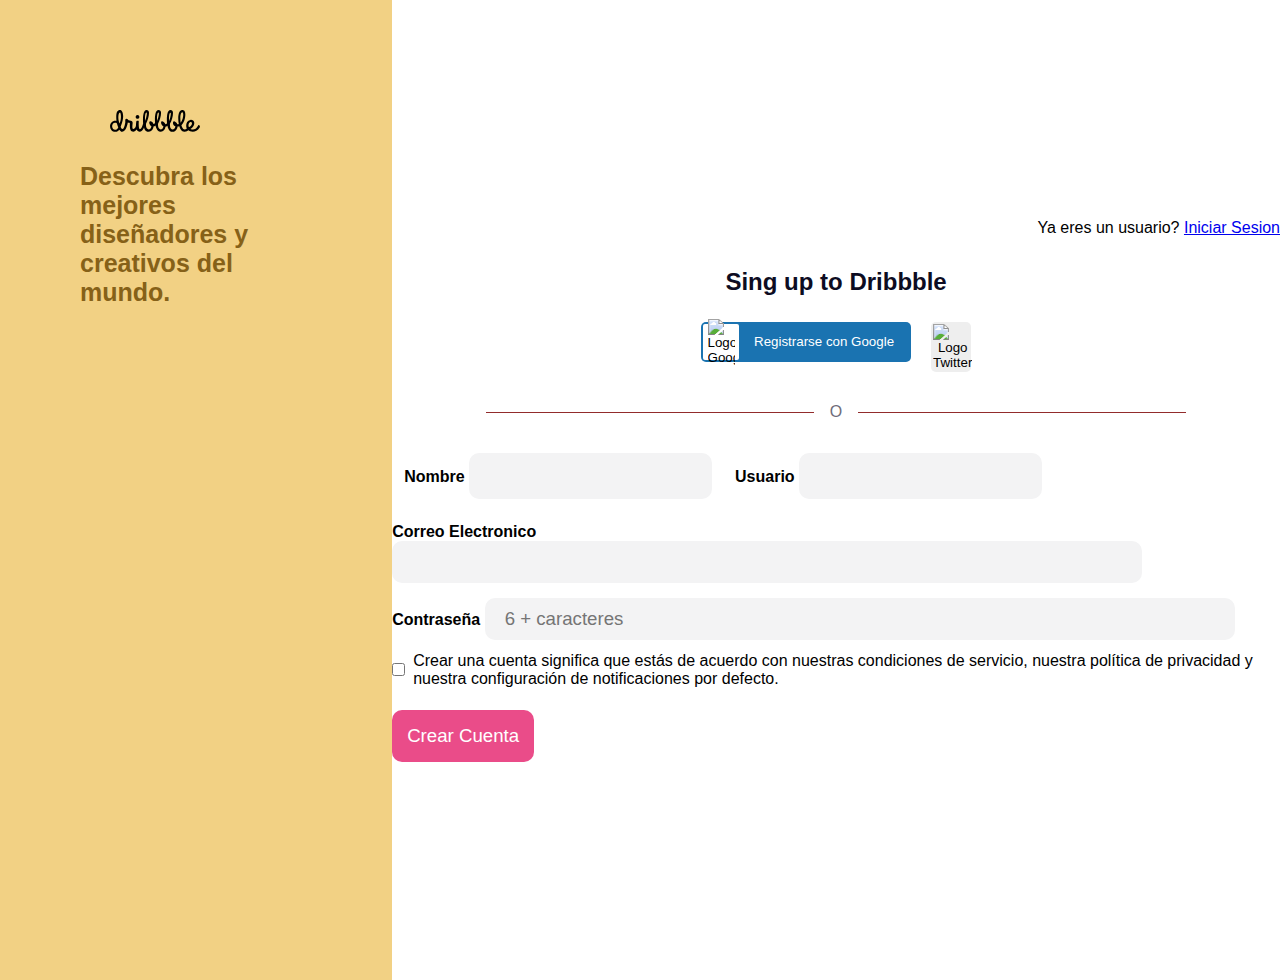
==== Ejercicio07/index.html @ 438ea603 "Add: ejercicio 07" ====
<!DOCTYPE html>
<html lang="es">

<head>
    <meta charset="UTF-8">
    <meta http-equiv="X-UA-Compatible" content="IE=edge">
    <meta name="viewport" content="width=device-width, initial-scale=1.0">
    <title>Replica - Formulario</title>
    <link rel="stylesheet" href="style.css">
</head>
<body>
    <div id="main-container">
        <section class="side-bar">
            <header>
            <img class="logo-db" src="img/dribbble-logo.svg" alt="Dribbble" />
            <h1>Descubra los mejores diseñadores y creativos del mundo.</h1>
        </header>
        <div class="bg"></div>
        </section>
        <section class="container">
            <nav class="login">
                <p class="auto-link">Ya eres un usuario?
                    <a href="#" class="link">Iniciar Sesion</a>
                </p>
            </nav>
            <main>
                <div class="content">
            <h2 class="titulo">Sing up to Dribbble</h2>
            <div class="buttons">
                <button class="btn-google">
                    <picture>
                        <img src="https://upload.wikimedia.org/wikipedia/commons/thumb/5/53/Google_%22G%22_Logo.svg/2048px-Google_%22G%22_Logo.svg.png" alt="Logo Google" srcset="">
                    </picture>
                    <span>Registrarse con Google</span>
                </button>
                <button class="btn-twitter">
                    <picture>
                        <img src="https://seeklogo.com/images/T/twitter-logo-A84FE9258E-seeklogo.com.png" alt="Logo Twitter" srcset="">
                    </picture>
                </button>
            </div>
                <hr class="separator">
            <form action="" method="">
                <div class="section-inputs-group">
                    <label for="name">
                        <span>Nombre</span>
                    <input id="name" name="name" type="text" />
                </label>
                    <label for="username">
                        <span>Usuario</span>
                    <input id="username" name="username" type="text" />
                </label>
            </div>
            <div class="section-inputs">
                    <label for="email">
                        <span>Correo Electronico</span>
                    <input id="email" name="email" type="text" />
                </label>
                    <label for="password">
                        <span>Contraseña</span>
                    <input id="password" name="password" type="password" placeholder="6 + caracteres"/>
                </label>
            </div>
                <label for="checkbox" class="checkbox-label">
                <input type="checkbox" id="checkbox" />
                <span>Crear una cuenta significa que estás de acuerdo con nuestras condiciones de servicio, nuestra política
                    de privacidad y nuestra configuración de notificaciones por defecto.</span>
                </label>
                    <button type="submit" class="submit-btn">Crear Cuenta</button>
            </form>
            </div>
        </main>
        </section>
    </div>
</body>
</html>
---- Ejercicio07/style.css ----
*{
    margin: 0;
    padding: 0;
    font-family: "Helvetica Neue", Helvetica, Arial, sans-serif;
}

div{
    display: flex;
}

/*Aqui empiezar los estilos del main-container*/

.side-bar{
    width: 450px;
    height: 100vh;
    background-color: #f2d184;
    padding: 40px;
}

.side-bar header{
    padding: 40px 40px 30px;
    text-align: left;
}

.side-bar header .logo-db{
    display: block;
    margin: 30px;
    width: 90px;
    height: auto;
}

header{
    display: block;
    position: relative;
}

h1{
    font-size: 25px;
    color: #866118;
}

.logo-db{
    display: block;
    width: 90px;
    height: 22px;
    color: #f2d184;
}

/*Aqui termina los estilos del main-container*/


/*Aqui empiezan los estilos del container*/
.container{
    margin: auto;
    display: flex;
    flex-direction: column;
    align-items: center;
    justify-content: center;
    gap: 30px;
    width: 100%;
}

.login{
    display: flex;
    flex-direction: column;
    align-self: flex-end;
} /*usar margin para moverlo arriba a la derecha*/

p{
    vertical-align: baseline;
}

/* Aqui empiezan los estilos que estan fuera del form */
.content{
    display: flex;
    flex-direction: column;
    align-items: center;
    justify-content: stretch;
    width: 100%;
    margin: auto;
}

h2{
    margin-bottom: 26px;
    font-size: 24px;
    line-height: 29px;
    font-weight: 700;
}

.buttons{
    display: flex;
    gap: 20px;
    margin: 0 0 40px;
}

.btn-google{
    background-color: #1a73b1;
    border: none;
    border-radius: 5px;
    height: 40px;
    font-weight: 500;
    display: flex;
    align-items: center;
    padding: 2px;
    cursor: pointer;
}

.btn-google:hover{
    opacity: 0.7;
}

.btn-google picture{
    width: 36px;
    height: 36px;
    background-color: #fff;
    border-radius: 2px;
    display: flex;
    align-items: center;
    justify-content: center;
}

.btn-google picture img{
    width: 75%;
}

.btn-google span{
    color: #fff;
    padding: 15px;
}

.btn-twitter{
    background-color: #eee;
    border: none;
    border-radius: 5px;
    width: 40px;
    font-weight: 500;
    display: flex;
    align-items: center;
    padding: 2px;
    cursor: pointer;
}

.btn-twitter:hover{
    background-color: #ddd;
}

.btn-google picture{
    width: 36px;
    height: 36px;
    background-color: #fff;
    border-radius: 2px;
    display: flex;
    align-items: center;
    justify-content: center;
}

.btn-twitter picture img{
    width: 75%;
}


hr.separator{
    margin-bottom: 10px;
    padding: 0;
    overflow: visible;
    border: none;
    border-top: 1px solid #922c2c;
    color: #6e6d7a;
    text-align: center;
    width: 700px;
}

hr.separator::after{
    content: "O";
    display: inline-block;
    position: relative;
    top: -10px;
    padding: 0 16px;
    background: #fff;
    font-size: 16px;
    font-weight: 400;
    line-height: 10px;
}

/* Aqui termina los estilos que estan fuera del form */

.section-inputs-group{
    display: flex;
    flex-direction: row;
    align-items: stretch;
    gap:15px;
    padding: 12px;
}

.section-inputs{
    width: 100%;
    display: flex;
    flex-direction: column;
    align-items: stretch;
    gap:15px;
    padding: 12px 0;
}

label span{
    font-weight: 700;
}

label input{
    margin-right: 8px;
    background-color: #f3f3f4;
    border: none;
    padding: 12px 0;
    border-radius: 10px;
    outline: none;
    font-size: 14pt;
    transition: baclground-color 0.3s ease-in-out border 0.2s box-shadow 0.2s;
}

.section-inputs label input{
    width: 80%;
    background-color: #f3f3f4;
    border: none;
    padding: 10px 20px;
    border-radius: 10px;
    outline: none;
    font-size: 14pt;

}

label input:hover{
    background-color: #fff;
    border: 1px solid #f3f3f4;
    box-shadow: 0 0 4px #b93f907c;
}

label input:focus{
    background-color: #fff;
    border: 1px solid #f3f3f4;
    box-shadow: 0 0 4px #b93f907c;
}

.checkbox-label{
    display: flex;
    flex-direction: row;
    align-items: center;
    justify-content: center;
}

.checkbox-label input[type=chechbox]{
    display: flex;
    align-items: center;
    justify-content: center;
    width: 20px;
}

.checkbox-label span{
    font-weight: 400;
}

.submit-btn{
    background-color: #ea4c89;
    color: #fff;
    margin-top: 22px;
    font-weight: 500;
    font-size: 14pt;
    text-align: center;
    padding: 15px;
    border: none;
    border-radius: 10px;
    cursor: pointer;
}

.submit-btn:hover{
    opacity: 0.75;
}

.titulo{
    font-size: 24px;
    font-weight: 700;
    line-height: 29px;
    color: #0d0c22;
}
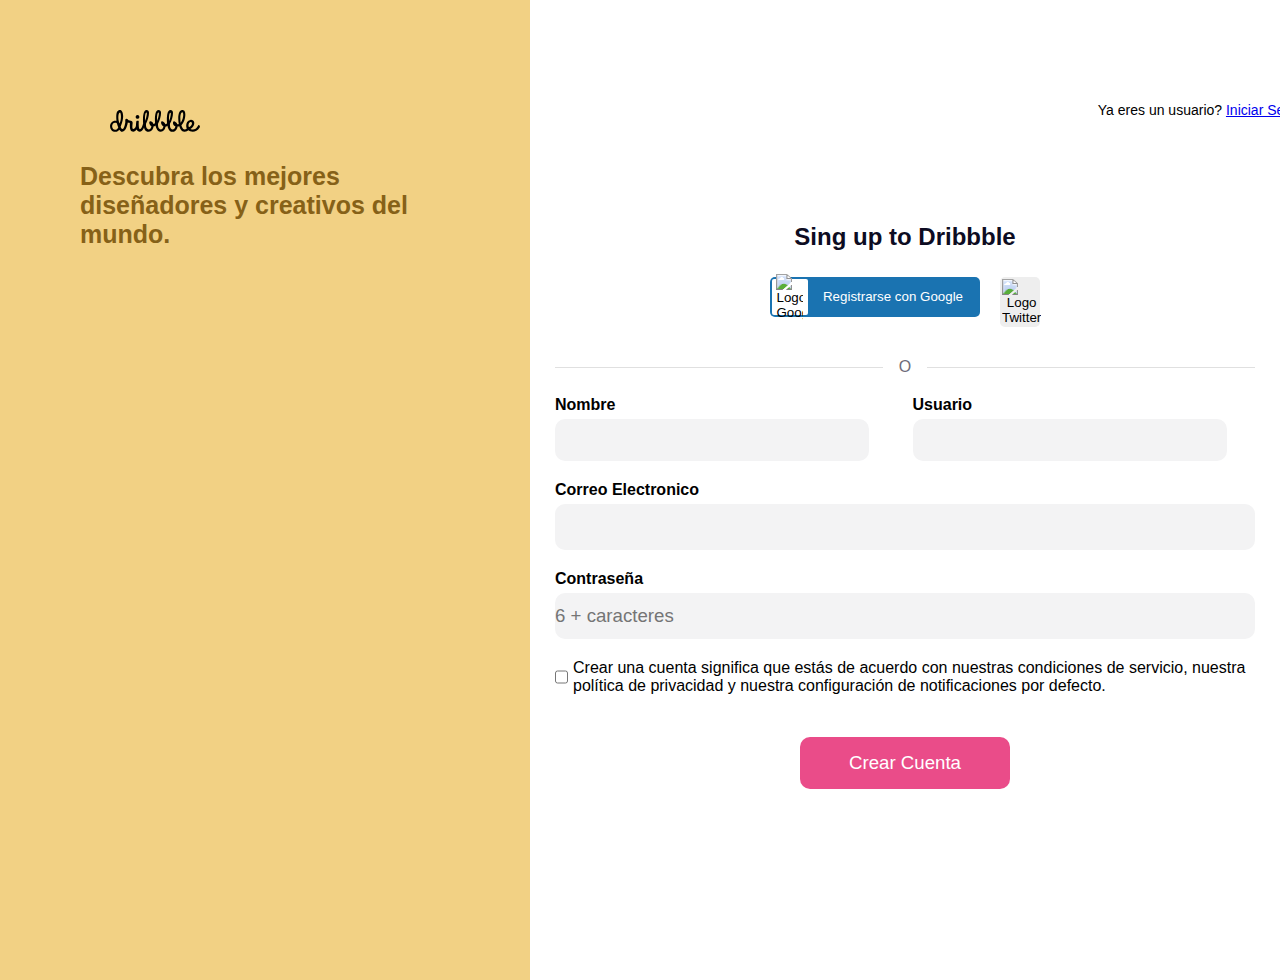
==== commit 697a1974: "Fix: Formulario" ====
--- a/Ejercicio07/index.html
+++ b/Ejercicio07/index.html
@@ -41,7 +41,7 @@
             </div>
                 <hr class="separator">
             <form action="" method="">
-                <div class="section-inputs-group">
+                <div class="section-inputs">
                     <label for="name">
                         <span>Nombre</span>
                     <input id="name" name="name" type="text" />
@@ -51,7 +51,6 @@
                     <input id="username" name="username" type="text" />
                 </label>
             </div>
-            <div class="section-inputs">
                     <label for="email">
                         <span>Correo Electronico</span>
                     <input id="email" name="email" type="text" />
@@ -60,7 +59,6 @@
                         <span>Contraseña</span>
                     <input id="password" name="password" type="password" placeholder="6 + caracteres"/>
                 </label>
-            </div>
                 <label for="checkbox" class="checkbox-label">
                 <input type="checkbox" id="checkbox" />
                 <span>Crear una cuenta significa que estás de acuerdo con nuestras condiciones de servicio, nuestra política
--- a/Ejercicio07/style.css
+++ b/Ejercicio07/style.css
@@ -57,7 +57,7 @@
     align-items: center;
     justify-content: center;
     gap: 30px;
-    width: 100%;
+    width: 450px;
 }
 
 .login{
@@ -66,8 +66,11 @@
     align-self: flex-end;
 } /*usar margin para moverlo arriba a la derecha*/
 
-p{
-    vertical-align: baseline;
+.login p {
+    font-size: 14px;
+    color: #000;
+    margin-top: -90px;
+    margin-right: -180px;
 }
 
 /* Aqui empiezan los estilos que estan fuera del form */
@@ -164,7 +167,7 @@
     padding: 0;
     overflow: visible;
     border: none;
-    border-top: 1px solid #922c2c;
+    border-top: 1px solid #E0E0E0;
     color: #6e6d7a;
     text-align: center;
     width: 700px;
@@ -184,21 +187,26 @@
 
 /* Aqui termina los estilos que estan fuera del form */
 
-.section-inputs-group{
-    display: flex;
-    flex-direction: row;
+.section-inputs{
+    display: flex;
+    gap: 15px;
+    width: 100%;
+}
+
+form{
+    display: flex;
+    flex-direction: column;
     align-items: stretch;
-    gap:15px;
-    padding: 12px;
-}
-
-.section-inputs{
-    width: 100%;
-    display: flex;
-    flex-direction: column;
-    align-items: stretch;
-    gap:15px;
-    padding: 12px 0;
+    width: 100%;
+    gap: 20px;
+    /* margin-left: 5vw; */
+}
+
+label{
+    width: 100%;
+    display: flex;
+    flex-direction: column;
+    gap: 5px;
 }
 
 label span{
@@ -206,7 +214,8 @@
 }
 
 label input{
-    margin-right: 8px;
+    width: 100%;
+    border: 1px solid #922c2c;
     background-color: #f3f3f4;
     border: none;
     padding: 12px 0;
@@ -224,7 +233,6 @@
     border-radius: 10px;
     outline: none;
     font-size: 14pt;
-
 }
 
 label input:hover{
@@ -242,14 +250,10 @@
 .checkbox-label{
     display: flex;
     flex-direction: row;
-    align-items: center;
-    justify-content: center;
-}
-
-.checkbox-label input[type=chechbox]{
-    display: flex;
-    align-items: center;
-    justify-content: center;
+}
+
+
+.checkbox-label input[type=checkbox]{
     width: 20px;
 }
 
@@ -268,6 +272,8 @@
     border: none;
     border-radius: 10px;
     cursor: pointer;
+    align-self: center;
+    width: 30%;
 }
 
 .submit-btn:hover{
